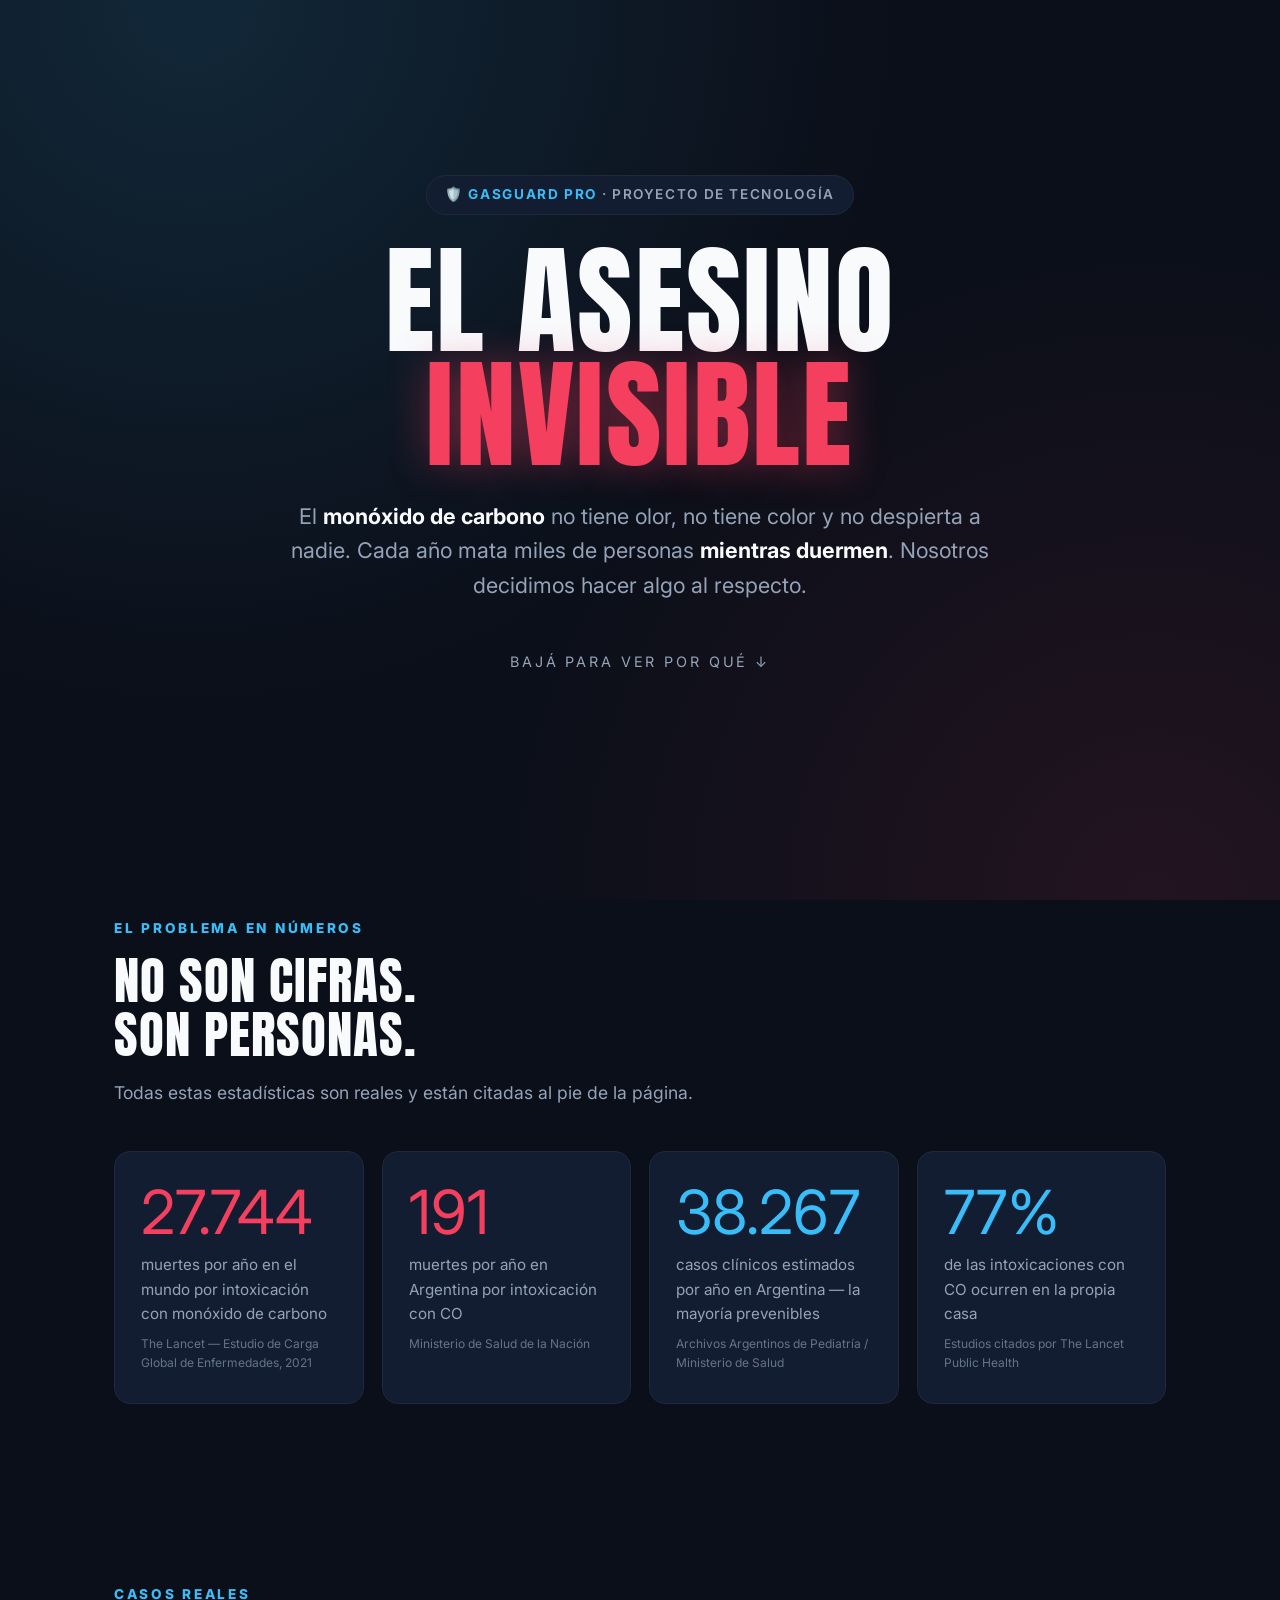
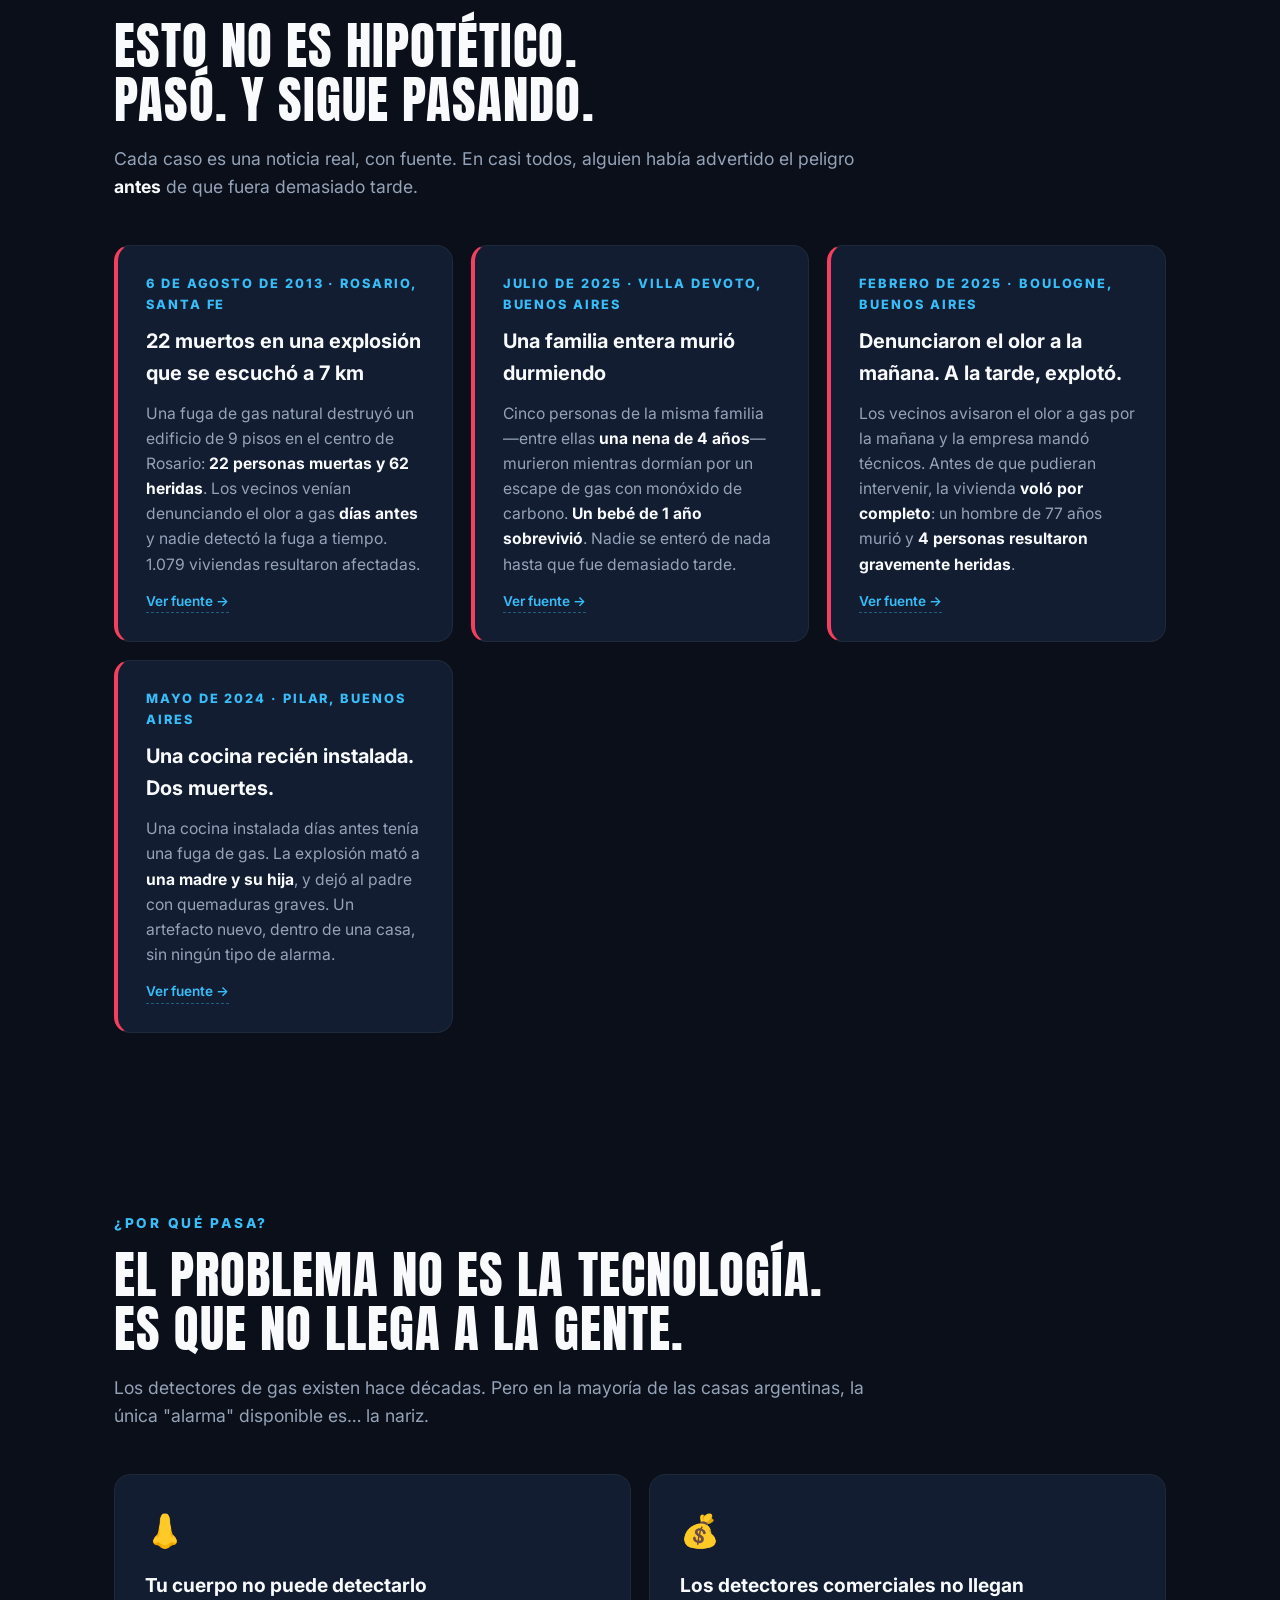
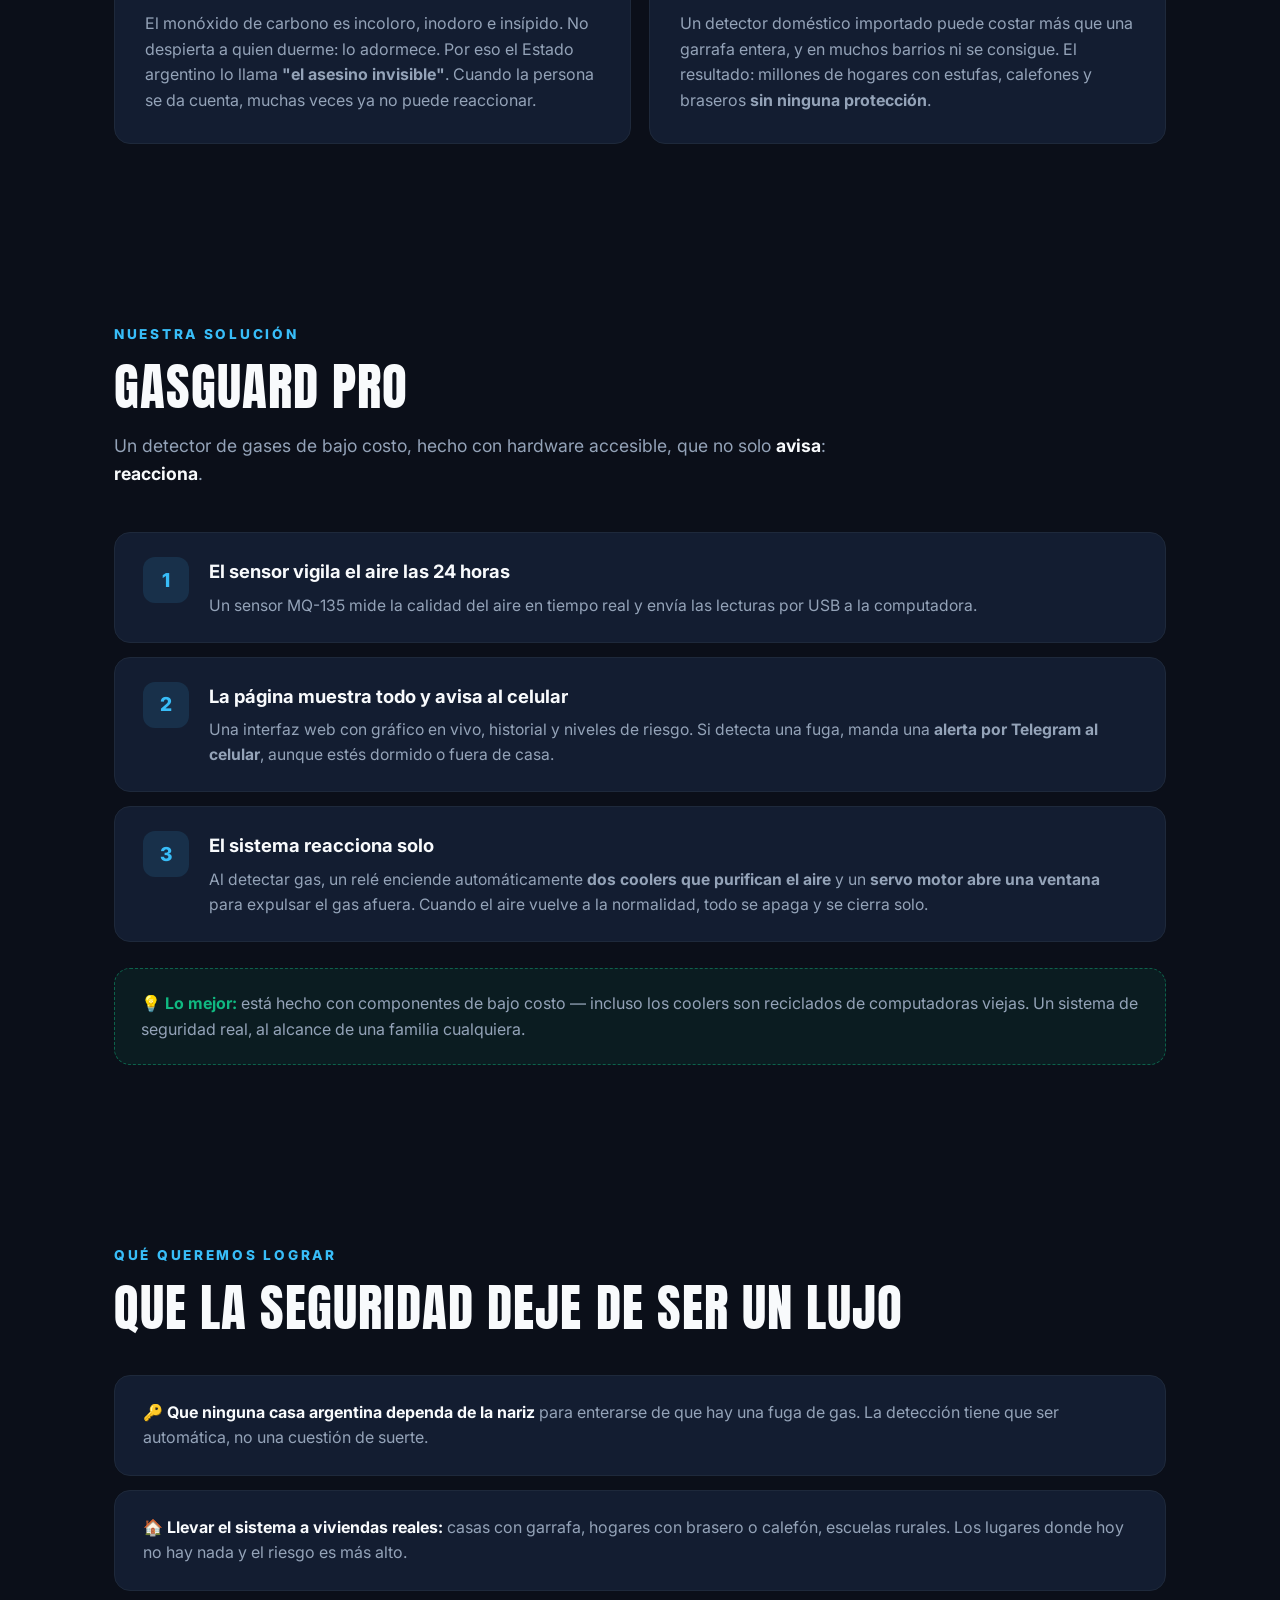
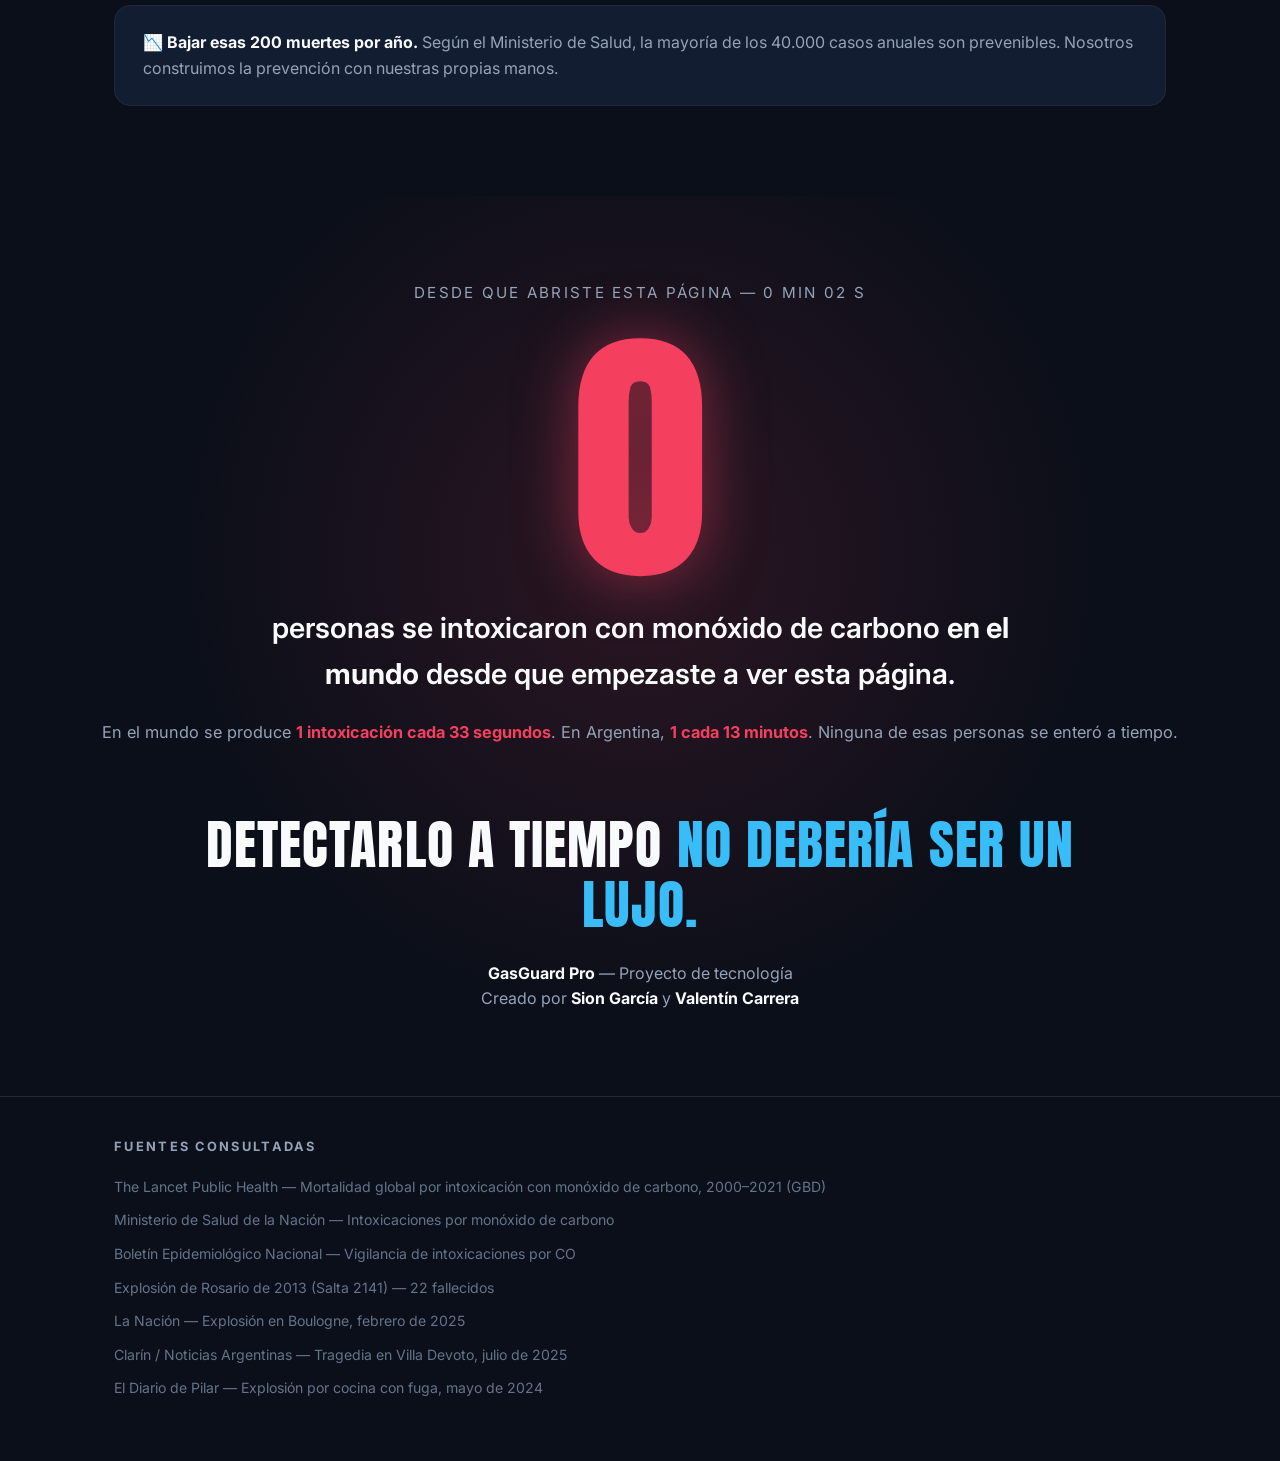
==== presentacion.html @ 3a8f8d56 "Pagina de presentacion para la expo: datos reales, casos documentados y contador en vivo" ====
<!DOCTYPE html>
<html lang="es">
<head>
<meta charset="UTF-8">
<meta name="viewport" content="width=device-width, initial-scale=1.0">
<title>GasGuard Pro — El asesino invisible</title>
<meta name="description" content="GasGuard Pro: proyecto escolar de detección de fugas de gas y monóxido de carbono. Datos reales, casos reales y una solución al alcance de todos.">
<link rel="preconnect" href="https://fonts.googleapis.com">
<link rel="preconnect" href="https://fonts.gstatic.com" crossorigin>
<link href="https://fonts.googleapis.com/css2?family=Anton&family=Inter:wght@400;600;800&display=swap" rel="stylesheet">
<style>
:root {
    --bg-main: #0b0f19;
    --card-bg: #131d31;
    --text-primary: #f8fafc;
    --text-secondary: #94a3b8;
    --safe: #10b981;
    --danger: #f43f5e;
    --accent: #38bdf8;
    --border-color: #1e293b;
}
* { box-sizing: border-box; margin: 0; padding: 0; }

html { scroll-behavior: smooth; }

body {
    font-family: 'Inter', system-ui, -apple-system, sans-serif;
    background-color: var(--bg-main);
    background-image:
        radial-gradient(circle at 15% 0%, rgba(56, 189, 248, 0.14), transparent 50%),
        radial-gradient(circle at 90% 100%, rgba(244, 63, 94, 0.10), transparent 45%);
    background-attachment: fixed;
    color: var(--text-primary);
    line-height: 1.6;
    overflow-x: hidden;
}

.display { font-family: 'Anton', 'Inter', sans-serif; font-weight: 400; letter-spacing: 0.02em; }

.wrap { max-width: 1100px; margin: 0 auto; padding: 0 24px; }

/* ===== Hero ===== */
.hero {
    min-height: 92vh;
    display: flex;
    flex-direction: column;
    justify-content: center;
    align-items: center;
    text-align: center;
    padding: 60px 24px 40px;
    position: relative;
}
.badge {
    display: inline-block;
    border: 1px solid var(--border-color);
    background: var(--card-bg);
    color: var(--text-secondary);
    font-size: 0.85rem;
    font-weight: 600;
    letter-spacing: 0.12em;
    text-transform: uppercase;
    padding: 8px 18px;
    border-radius: 999px;
    margin-bottom: 28px;
}
.badge b { color: var(--accent); }
.hero h1 {
    font-size: clamp(3rem, 10vw, 7.5rem);
    line-height: 0.95;
    text-transform: uppercase;
    color: var(--text-primary);
}
.hero h1 span {
    color: var(--danger);
    text-shadow: 0 0 40px rgba(244, 63, 94, 0.45);
}
.hero .sub {
    max-width: 720px;
    margin: 28px auto 0;
    font-size: clamp(1.05rem, 2.2vw, 1.35rem);
    color: var(--text-secondary);
}
.hero .sub strong { color: var(--text-primary); }
.scroll-hint {
    margin-top: 48px;
    color: var(--text-secondary);
    font-size: 0.9rem;
    letter-spacing: 0.2em;
    text-transform: uppercase;
    animation: flotar 2.2s ease-in-out infinite;
}
@keyframes flotar { 0%,100% { transform: translateY(0);} 50% { transform: translateY(8px);} }

/* ===== Secciones ===== */
section { padding: 90px 0; }
.kicker {
    color: var(--accent);
    font-weight: 800;
    font-size: 0.85rem;
    letter-spacing: 0.2em;
    text-transform: uppercase;
    margin-bottom: 14px;
}
h2 {
    font-size: clamp(2rem, 5vw, 3.2rem);
    line-height: 1.05;
    text-transform: uppercase;
    margin-bottom: 18px;
}
.lead { color: var(--text-secondary); max-width: 760px; font-size: 1.1rem; }
.lead strong { color: var(--text-primary); }

/* ===== Números ===== */
.grid-stats {
    display: grid;
    grid-template-columns: repeat(auto-fit, minmax(220px, 1fr));
    gap: 18px;
    margin-top: 44px;
}
.stat {
    background: var(--card-bg);
    border: 1px solid var(--border-color);
    border-radius: 16px;
    padding: 30px 26px;
}
.stat .num {
    font-size: clamp(2.6rem, 5.5vw, 3.8rem);
    line-height: 1;
    color: var(--danger);
}
.stat .num.azul { color: var(--accent); }
.stat .lbl { margin-top: 10px; color: var(--text-secondary); font-size: 0.95rem; }
.stat .fuente { margin-top: 8px; font-size: 0.75rem; color: #64748b; }

/* ===== Casos reales ===== */
.grid-casos {
    display: grid;
    grid-template-columns: repeat(auto-fit, minmax(300px, 1fr));
    gap: 18px;
    margin-top: 44px;
}
.caso {
    background: var(--card-bg);
    border: 1px solid var(--border-color);
    border-left: 4px solid var(--danger);
    border-radius: 16px;
    padding: 28px;
}
.caso .fecha {
    color: var(--accent);
    font-weight: 800;
    font-size: 0.8rem;
    letter-spacing: 0.15em;
    text-transform: uppercase;
}
.caso h3 { margin: 10px 0 12px; font-size: 1.25rem; }
.caso p { color: var(--text-secondary); font-size: 0.98rem; }
.caso p b { color: var(--text-primary); }
.caso .link {
    display: inline-block;
    margin-top: 14px;
    color: var(--accent);
    font-size: 0.85rem;
    font-weight: 600;
    text-decoration: none;
    border-bottom: 1px dashed rgba(56, 189, 248, 0.4);
}
.caso .link:hover { color: #7dd3fc; }

/* ===== Por qué pasa ===== */
.dos-col {
    display: grid;
    grid-template-columns: 1fr 1fr;
    gap: 18px;
    margin-top: 44px;
}
@media (max-width: 800px) { .dos-col { grid-template-columns: 1fr; } }
.tarjeta {
    background: var(--card-bg);
    border: 1px solid var(--border-color);
    border-radius: 16px;
    padding: 30px;
}
.tarjeta h3 { margin-bottom: 10px; font-size: 1.2rem; }
.tarjeta p { color: var(--text-secondary); }
.tarjeta .icono { font-size: 2rem; display: block; margin-bottom: 14px; }

/* ===== Solución / pasos ===== */
.pasos { margin-top: 44px; display: grid; gap: 14px; }
.paso {
    display: flex;
    gap: 20px;
    align-items: flex-start;
    background: var(--card-bg);
    border: 1px solid var(--border-color);
    border-radius: 16px;
    padding: 24px 28px;
}
.paso .n {
    flex: 0 0 auto;
    width: 46px; height: 46px;
    border-radius: 12px;
    background: rgba(56, 189, 248, 0.12);
    color: var(--accent);
    font-weight: 800;
    font-size: 1.2rem;
    display: flex;
    align-items: center;
    justify-content: center;
}
.paso h3 { font-size: 1.15rem; margin-bottom: 6px; }
.paso p { color: var(--text-secondary); font-size: 0.98rem; }
.nota-coste {
    margin-top: 26px;
    border: 1px dashed rgba(16, 185, 129, 0.45);
    background: rgba(16, 185, 129, 0.08);
    border-radius: 16px;
    padding: 22px 26px;
    color: var(--text-secondary);
}
.nota-coste b { color: var(--safe); }

/* ===== Visión ===== */
.vision-lista { margin-top: 40px; display: grid; gap: 14px; }
.vision-item {
    background: var(--card-bg);
    border: 1px solid var(--border-color);
    border-radius: 16px;
    padding: 24px 28px;
    color: var(--text-secondary);
}
.vision-item b { color: var(--text-primary); }

/* ===== CONTADOR EN VIVO (final) ===== */
.contador-final {
    min-height: 100vh;
    display: flex;
    flex-direction: column;
    justify-content: center;
    align-items: center;
    text-align: center;
    padding: 80px 24px;
    position: relative;
    background:
        radial-gradient(circle at 50% 40%, rgba(244, 63, 94, 0.14), transparent 55%);
}
.contador-final .tiempo {
    color: var(--text-secondary);
    font-size: 0.95rem;
    letter-spacing: 0.15em;
    text-transform: uppercase;
}
.contador-final .cifra {
    font-family: 'Anton', 'Inter', sans-serif;
    font-size: clamp(6rem, 22vw, 17rem);
    line-height: 1;
    color: var(--danger);
    text-shadow: 0 0 60px rgba(244, 63, 94, 0.5);
    margin: 18px 0 10px;
    font-variant-numeric: tabular-nums;
}
.contador-final .cifra.pulso { animation: pulso 0.6s ease-out; }
@keyframes pulso {
    0% { transform: scale(1.06); text-shadow: 0 0 90px rgba(244, 63, 94, 0.9); }
    100% { transform: scale(1); text-shadow: 0 0 60px rgba(244, 63, 94, 0.5); }
}
.contador-final .que {
    font-size: clamp(1.2rem, 3vw, 1.8rem);
    max-width: 820px;
    color: var(--text-primary);
    font-weight: 600;
}
.contador-final .ritmo {
    margin-top: 22px;
    color: var(--text-secondary);
    font-size: 1.02rem;
}
.contador-final .ritmo b { color: var(--danger); }
.cierre {
    margin-top: 70px;
    max-width: 900px;
}
.cierre .frase {
    font-family: 'Anton', 'Inter', sans-serif;
    font-size: clamp(1.8rem, 5vw, 3.4rem);
    line-height: 1.1;
    text-transform: uppercase;
}
.cierre .frase span { color: var(--accent); }
.cierre .autores {
    margin-top: 26px;
    color: var(--text-secondary);
    font-size: 1rem;
}
.cierre .autores b { color: var(--text-primary); }

/* ===== Fuentes ===== */
footer {
    border-top: 1px solid var(--border-color);
    padding: 40px 0 60px;
}
footer h4 {
    color: var(--text-secondary);
    font-size: 0.8rem;
    letter-spacing: 0.18em;
    text-transform: uppercase;
    margin-bottom: 16px;
}
footer ul { list-style: none; display: grid; gap: 8px; }
footer a {
    color: #64748b;
    font-size: 0.88rem;
    text-decoration: none;
}
footer a:hover { color: var(--accent); }

/* ===== Reveal al scrollear ===== */
.reveal {
    opacity: 0;
    transform: translateY(26px);
    transition: opacity 0.7s ease, transform 0.7s ease;
}
.reveal.visible { opacity: 1; transform: none; }

@media (prefers-reduced-motion: reduce) {
    .reveal { transition: none; opacity: 1; transform: none; }
    .scroll-hint { animation: none; }
}
</style>
</head>
<body>

<!-- ================= HERO ================= -->
<header class="hero">
    <div class="badge">🛡️ <b>GasGuard Pro</b> · Proyecto de tecnología</div>
    <h1 class="display">El asesino<br><span>invisible</span></h1>
    <p class="sub">
        El <strong>monóxido de carbono</strong> no tiene olor, no tiene color y no despierta a nadie.
        Cada año mata miles de personas <strong>mientras duermen</strong>.
        Nosotros decidimos hacer algo al respecto.
    </p>
    <div class="scroll-hint">Bajá para ver por qué ↓</div>
</header>

<!-- ================= NÚMEROS ================= -->
<section>
    <div class="wrap">
        <div class="kicker reveal">El problema en números</div>
        <h2 class="display reveal">No son cifras.<br>Son personas.</h2>
        <p class="lead reveal">Todas estas estadísticas son reales y están citadas al pie de la página.</p>

        <div class="grid-stats">
            <div class="stat reveal">
                <div class="num" data-contar="29000">0</div>
                <div class="lbl">muertes por año en el mundo por intoxicación con monóxido de carbono</div>
                <div class="fuente">The Lancet — Estudio de Carga Global de Enfermedades, 2021</div>
            </div>
            <div class="stat reveal">
                <div class="num" data-contar="200">0</div>
                <div class="lbl">muertes por año en Argentina por intoxicación con CO</div>
                <div class="fuente">Ministerio de Salud de la Nación</div>
            </div>
            <div class="stat reveal">
                <div class="num azul" data-contar="40000">0</div>
                <div class="lbl">casos clínicos estimados por año en Argentina — la mayoría prevenibles</div>
                <div class="fuente">Archivos Argentinos de Pediatría / Ministerio de Salud</div>
            </div>
            <div class="stat reveal">
                <div class="num azul" data-contar="80" data-sufijo="%">0</div>
                <div class="lbl">de las intoxicaciones con CO ocurren en la propia casa</div>
                <div class="fuente">Estudios citados por The Lancet Public Health</div>
            </div>
        </div>
    </div>
</section>

<!-- ================= CASOS REALES ================= -->
<section>
    <div class="wrap">
        <div class="kicker reveal">Casos reales</div>
        <h2 class="display reveal">Esto no es hipotético.<br>Pasó. Y sigue pasando.</h2>
        <p class="lead reveal">Cada caso es una noticia real, con fuente. En casi todos, alguien había advertido el peligro <strong>antes</strong> de que fuera demasiado tarde.</p>

        <div class="grid-casos">
            <article class="caso reveal">
                <div class="fecha">6 de agosto de 2013 · Rosario, Santa Fe</div>
                <h3>22 muertos en una explosión que se escuchó a 7 km</h3>
                <p>Una fuga de gas natural destruyó un edificio de 9 pisos en el centro de Rosario: <b>22 personas muertas y 62 heridas</b>. Los vecinos venían denunciando el olor a gas <b>días antes</b> y nadie detectó la fuga a tiempo. 1.079 viviendas resultaron afectadas.</p>
                <a class="link" href="https://es.wikipedia.org/wiki/Explosi%C3%B3n_de_Rosario_de_2013" target="_blank" rel="noopener">Ver fuente →</a>
            </article>

            <article class="caso reveal">
                <div class="fecha">Julio de 2025 · Villa Devoto, Buenos Aires</div>
                <h3>Una familia entera murió durmiendo</h3>
                <p>Cinco personas de la misma familia —entre ellas <b>una nena de 4 años</b>— murieron mientras dormían por un escape de gas con monóxido de carbono. <b>Un bebé de 1 año sobrevivió</b>. Nadie se enteró de nada hasta que fue demasiado tarde.</p>
                <a class="link" href="http://www.diariolaopinion.com.ar/policiales/terrible-tragedia-en-villa-devoto-cinco-personas-de-una-misma-familia-murieron-por-un-escape-de-gas.htm" target="_blank" rel="noopener">Ver fuente →</a>
            </article>

            <article class="caso reveal">
                <div class="fecha">Febrero de 2025 · Boulogne, Buenos Aires</div>
                <h3>Denunciaron el olor a la mañana. A la tarde, explotó.</h3>
                <p>Los vecinos avisaron el olor a gas por la mañana y la empresa mandó técnicos. Antes de que pudieran intervenir, la vivienda <b>voló por completo</b>: un hombre de 77 años murió y <b>4 personas resultaron gravemente heridas</b>.</p>
                <a class="link" href="https://www.lanacion.com.ar/seguridad/fuga-de-gas-explosion-y-muerte-un-adulto-mayor-fallecio-y-tres-personas-resultaron-gravemente-nid23022025/" target="_blank" rel="noopener">Ver fuente →</a>
            </article>

            <article class="caso reveal">
                <div class="fecha">Mayo de 2024 · Pilar, Buenos Aires</div>
                <h3>Una cocina recién instalada. Dos muertes.</h3>
                <p>Una cocina instalada días antes tenía una fuga de gas. La explosión mató a <b>una madre y su hija</b>, y dejó al padre con quemaduras graves. Un artefacto nuevo, dentro de una casa, sin ningún tipo de alarma.</p>
                <a class="link" href="https://www.pilaradiario.com/policiales/les-instalaron-una-cocina-y-exploto-madre-e-hija-murieron-y-el-padre-esta-grave-n5453613" target="_blank" rel="noopener">Ver fuente →</a>
            </article>
        </div>
    </div>
</section>

<!-- ================= POR QUÉ PASA ================= -->
<section>
    <div class="wrap">
        <div class="kicker reveal">¿Por qué pasa?</div>
        <h2 class="display reveal">El problema no es la tecnología.<br>Es que no llega a la gente.</h2>
        <p class="lead reveal">Los detectores de gas existen hace décadas. Pero en la mayoría de las casas argentinas, la única "alarma" disponible es… la nariz.</p>

        <div class="dos-col">
            <div class="tarjeta reveal">
                <span class="icono">👃</span>
                <h3>Tu cuerpo no puede detectarlo</h3>
                <p>El monóxido de carbono es incoloro, inodoro e insípido. No despierta a quien duerme: lo adormece. Por eso el Estado argentino lo llama <b>"el asesino invisible"</b>. Cuando la persona se da cuenta, muchas veces ya no puede reaccionar.</p>
            </div>
            <div class="tarjeta reveal">
                <span class="icono">💰</span>
                <h3>Los detectores comerciales no llegan</h3>
                <p>Un detector doméstico importado puede costar más que una garrafa entera, y en muchos barrios ni se consigue. El resultado: millones de hogares con estufas, calefones y braseros <b>sin ninguna protección</b>.</p>
            </div>
        </div>
    </div>
</section>

<!-- ================= LA SOLUCIÓN ================= -->
<section>
    <div class="wrap">
        <div class="kicker reveal">Nuestra solución</div>
        <h2 class="display reveal">GasGuard Pro</h2>
        <p class="lead reveal">Un detector de gases de bajo costo, hecho con hardware accesible, que no solo <strong>avisa</strong>: <strong>reacciona</strong>.</p>

        <div class="pasos">
            <div class="paso reveal">
                <div class="n">1</div>
                <div>
                    <h3>El sensor vigila el aire las 24 horas</h3>
                    <p>Un sensor MQ-135 mide la calidad del aire en tiempo real y envía las lecturas por USB a la computadora.</p>
                </div>
            </div>
            <div class="paso reveal">
                <div class="n">2</div>
                <div>
                    <h3>La página muestra todo y avisa al celular</h3>
                    <p>Una interfaz web con gráfico en vivo, historial y niveles de riesgo. Si detecta una fuga, manda una <b>alerta por Telegram al celular</b>, aunque estés dormido o fuera de casa.</p>
                </div>
            </div>
            <div class="paso reveal">
                <div class="n">3</div>
                <div>
                    <h3>El sistema reacciona solo</h3>
                    <p>Al detectar gas, un relé enciende automáticamente <b>dos coolers que purifican el aire</b> y un <b>servo motor abre una ventana</b> para expulsar el gas afuera. Cuando el aire vuelve a la normalidad, todo se apaga y se cierra solo.</p>
                </div>
            </div>
        </div>

        <div class="nota-coste reveal">
            💡 <b>Lo mejor:</b> está hecho con componentes de bajo costo — incluso los coolers son reciclados de computadoras viejas. Un sistema de seguridad real, al alcance de una familia cualquiera.
        </div>
    </div>
</section>

<!-- ================= QUEREMOS LOGRAR ================= -->
<section>
    <div class="wrap">
        <div class="kicker reveal">Qué queremos lograr</div>
        <h2 class="display reveal">Que la seguridad deje de ser un lujo</h2>
        <div class="vision-lista">
            <div class="vision-item reveal">
                🔑 <b>Que ninguna casa argentina dependa de la nariz</b> para enterarse de que hay una fuga de gas. La detección tiene que ser automática, no una cuestión de suerte.
            </div>
            <div class="vision-item reveal">
                🏠 <b>Llevar el sistema a viviendas reales:</b> casas con garrafa, hogares con brasero o calefón, escuelas rurales. Los lugares donde hoy no hay nada y el riesgo es más alto.
            </div>
            <div class="vision-item reveal">
                📉 <b>Bajar esas 200 muertes por año.</b> Según el Ministerio de Salud, la mayoría de los 40.000 casos anuales son prevenibles. Nosotros construimos la prevención con nuestras propias manos.
            </div>
        </div>
    </div>
</section>

<!-- ================= CONTADOR EN VIVO ================= -->
<section class="contador-final" id="final">
    <div class="tiempo" id="tiempo-transcurrido">Desde que abriste esta página</div>
    <div class="cifra" id="cifra-contador">0</div>
    <p class="que">
        personas se intoxicaron con monóxido de carbono <b>en el mundo</b>
        desde que empezaste a ver esta página.
    </p>
    <p class="ritmo">
        En el mundo se produce <b>1 intoxicación cada 33 segundos</b>.
        En Argentina, <b>1 cada 13 minutos</b>.
        Ninguna de esas personas se enteró a tiempo.
    </p>

    <div class="cierre">
        <div class="frase display">Detectarlo a tiempo <span>no debería ser un lujo.</span></div>
        <p class="autores">
            <b>GasGuard Pro</b> — Proyecto de tecnología<br>
            Creado por <b>Sion García</b> y <b>Valentín Carrera</b>
        </p>
    </div>
</section>

<!-- ================= FUENTES ================= -->
<footer>
    <div class="wrap">
        <h4>Fuentes consultadas</h4>
        <ul>
            <li><a href="https://www.thelancet.com/journals/lanpub/article/PIIS2468-2667(23)00185-8/fulltext" target="_blank" rel="noopener">The Lancet Public Health — Mortalidad global por intoxicación con monóxido de carbono, 2000–2021 (GBD)</a></li>
            <li><a href="https://www.argentina.gob.ar/salud/socioambiental/recomendaciones/monoxidodecarbono" target="_blank" rel="noopener">Ministerio de Salud de la Nación — Intoxicaciones por monóxido de carbono</a></li>
            <li><a href="https://www.argentina.gob.ar/noticias/actualizacion-del-boletin-epidemiologico-nacional-de-la-semana-ndeg-28" target="_blank" rel="noopener">Boletín Epidemiológico Nacional — Vigilancia de intoxicaciones por CO</a></li>
            <li><a href="https://es.wikipedia.org/wiki/Explosi%C3%B3n_de_Rosario_de_2013" target="_blank" rel="noopener">Explosión de Rosario de 2013 (Salta 2141) — 22 fallecidos</a></li>
            <li><a href="https://www.lanacion.com.ar/seguridad/fuga-de-gas-explosion-y-muerte-un-adulto-mayor-fallecio-y-tres-personas-resultaron-gravemente-nid23022025/" target="_blank" rel="noopener">La Nación — Explosión en Boulogne, febrero de 2025</a></li>
            <li><a href="http://www.diariolaopinion.com.ar/policiales/terrible-tragedia-en-villa-devoto-cinco-personas-de-una-misma-familia-murieron-por-un-escape-de-gas.htm" target="_blank" rel="noopener">Clarín / Noticias Argentinas — Tragedia en Villa Devoto, julio de 2025</a></li>
            <li><a href="https://www.pilaradiario.com/policiales/les-instalaron-una-cocina-y-exploto-madre-e-hija-murieron-y-el-padre-esta-grave-n5453613" target="_blank" rel="noopener">El Diario de Pilar — Explosión por cocina con fuga, mayo de 2024</a></li>
        </ul>
    </div>
</footer>

<script>
// ===== Reveal al scrollear =====
const observador = new IntersectionObserver(entradas => {
    entradas.forEach(e => {
        if (e.isIntersecting) {
            e.target.classList.add('visible');
            observador.unobserve(e.target);
        }
    });
}, { threshold: 0.15 });
document.querySelectorAll('.reveal').forEach(el => observador.observe(el));

// ===== Contadores animados de las estadísticas =====
function animarContador(el) {
    const destino = parseInt(el.dataset.contar, 10);
    const sufijo = el.dataset.sufijo || '';
    const duracion = 1600;
    const t0 = performance.now();
    function paso(t) {
        const progreso = Math.min((t - t0) / duracion, 1);
        const eased = 1 - Math.pow(1 - progreso, 3); // desacelera al final
        el.textContent = Math.round(destino * eased).toLocaleString('es-AR') + sufijo;
        if (progreso < 1) requestAnimationFrame(paso);
    }
    requestAnimationFrame(paso);
}
const obsStats = new IntersectionObserver(entradas => {
    entradas.forEach(e => {
        if (e.isIntersecting) {
            animarContador(e.target);
            obsStats.unobserve(e.target);
        }
    });
}, { threshold: 0.5 });
document.querySelectorAll('[data-contar]').forEach(el => obsStats.observe(el));

// ===== CONTADOR EN VIVO =====
// Fuente: Global Burden of Disease Study 2019 — ~970.000 intoxicaciones
// accidentales con CO por año en el mundo ≈ 1 caso cada 33 segundos.
const SEG_POR_CASO = 32.5;
const tInicio = Date.now();
const cifra = document.getElementById('cifra-contador');
const tiempo = document.getElementById('tiempo-transcurrido');
let ultimoValor = -1;

function actualizarContador() {
    const transcurrido = (Date.now() - tInicio) / 1000;
    const casos = Math.floor(transcurrido / SEG_POR_CASO);

    if (casos !== ultimoValor) {
        cifra.textContent = casos.toLocaleString('es-AR');
        if (ultimoValor >= 0) {
            cifra.classList.remove('pulso');
            void cifra.offsetWidth; // reinicia la animación
            cifra.classList.add('pulso');
        }
        ultimoValor = casos;
    }

    const min = Math.floor(transcurrido / 60);
    const seg = Math.floor(transcurrido % 60);
    tiempo.textContent = 'Desde que abriste esta página — ' + min + ' min ' + String(seg).padStart(2, '0') + ' s';
}
actualizarContador();
setInterval(actualizarContador, 1000);
</script>
</body>
</html>
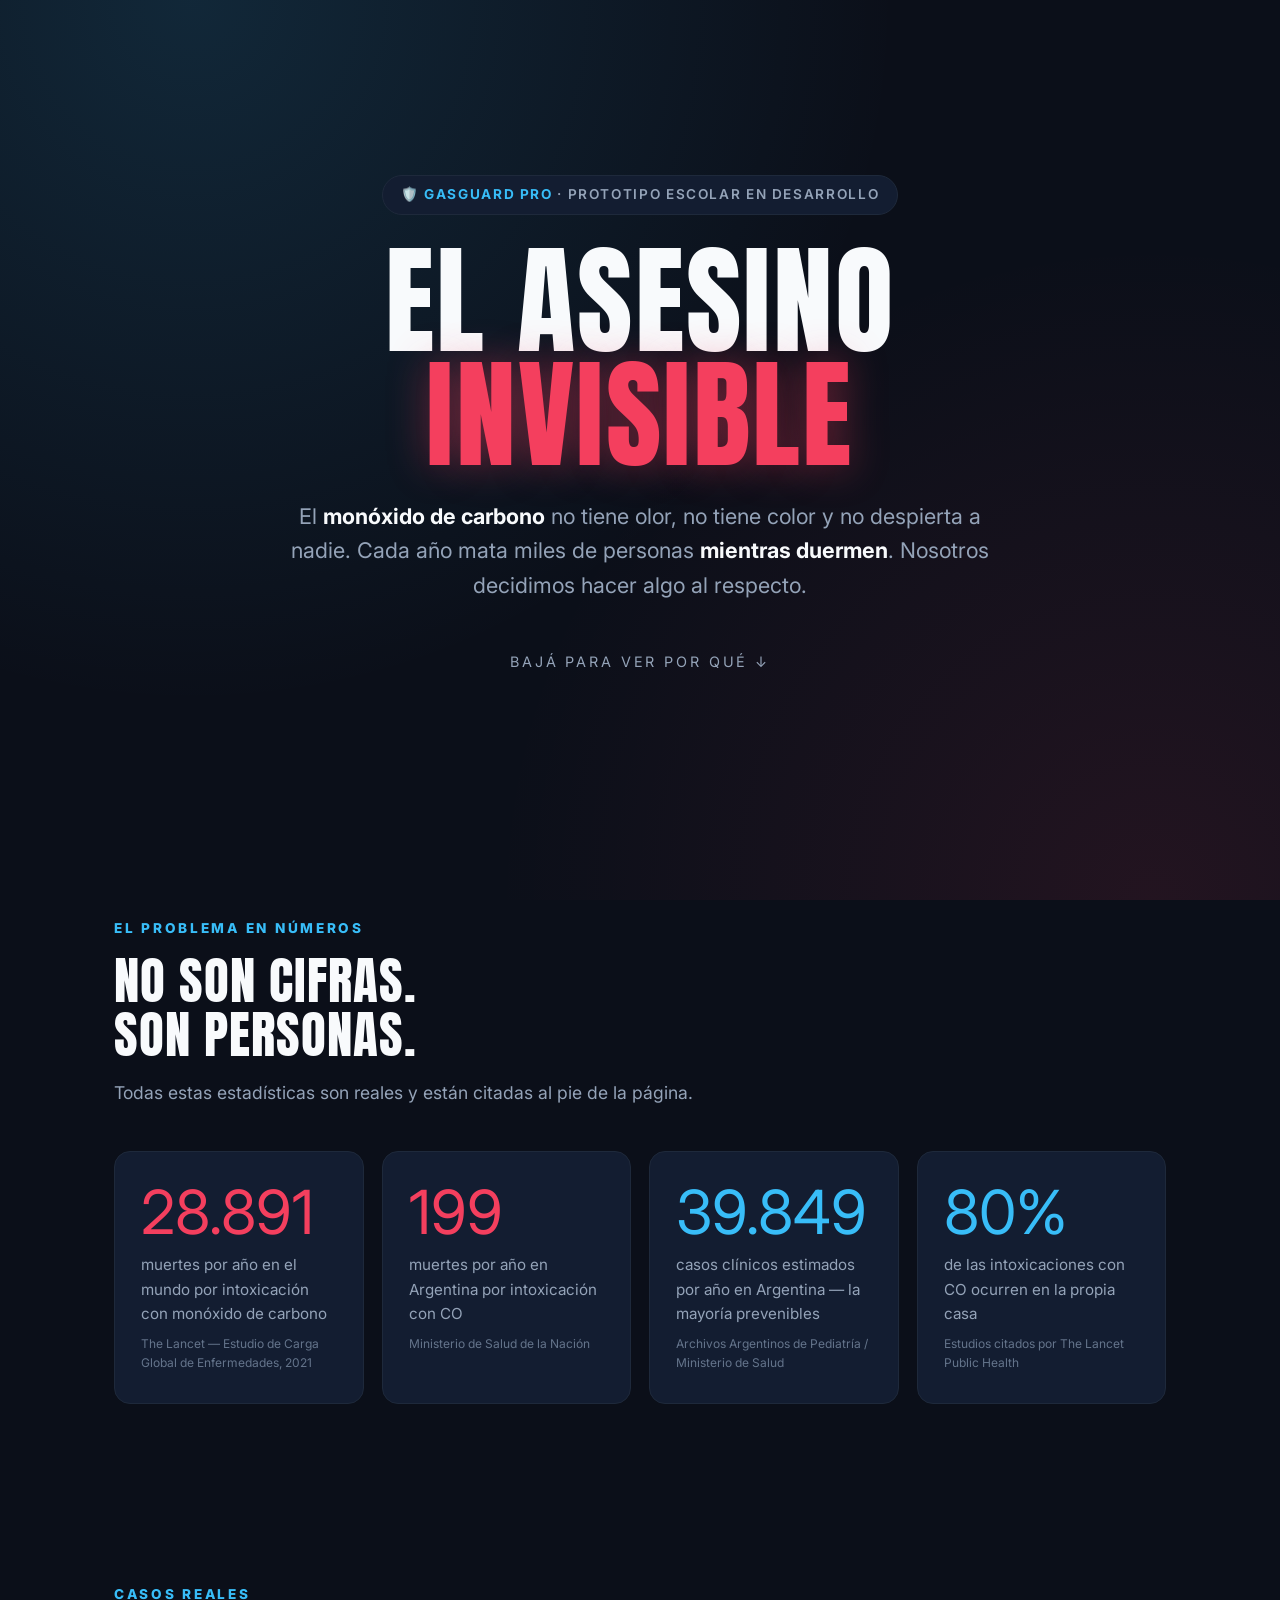
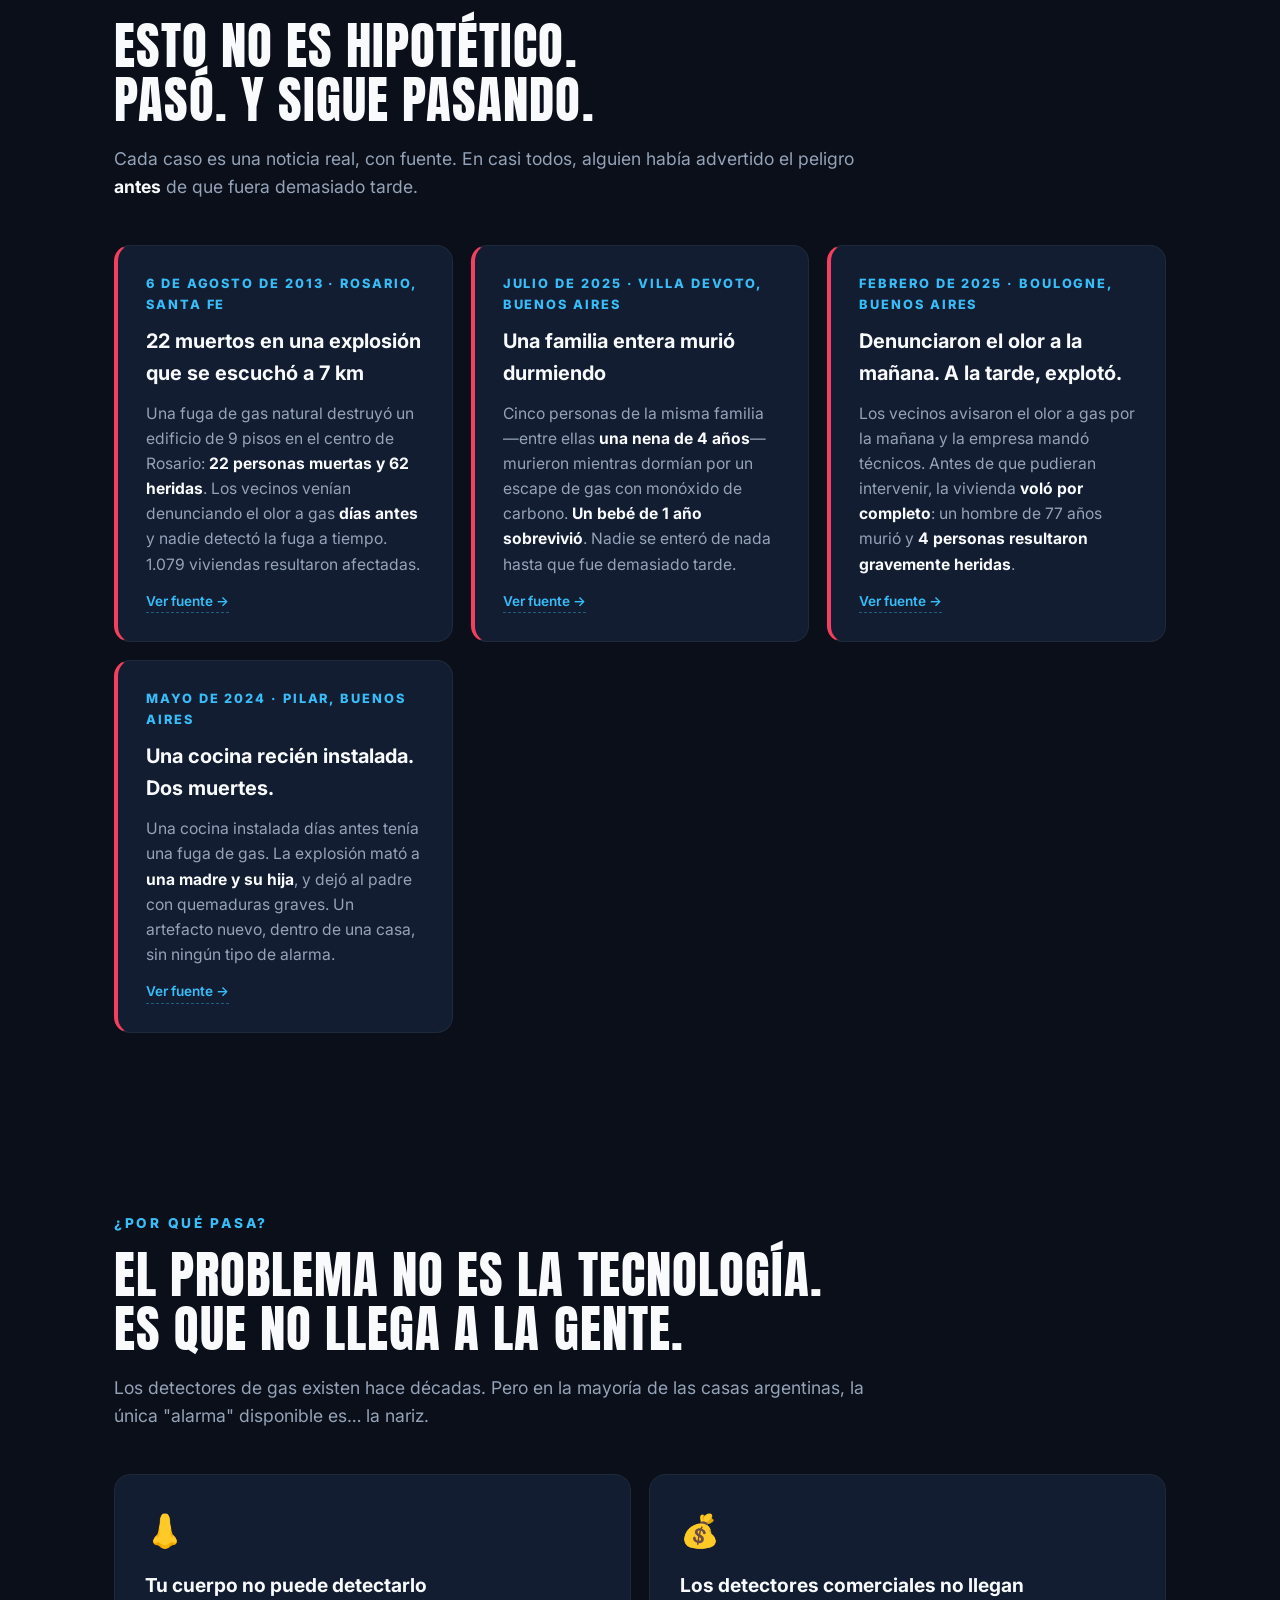
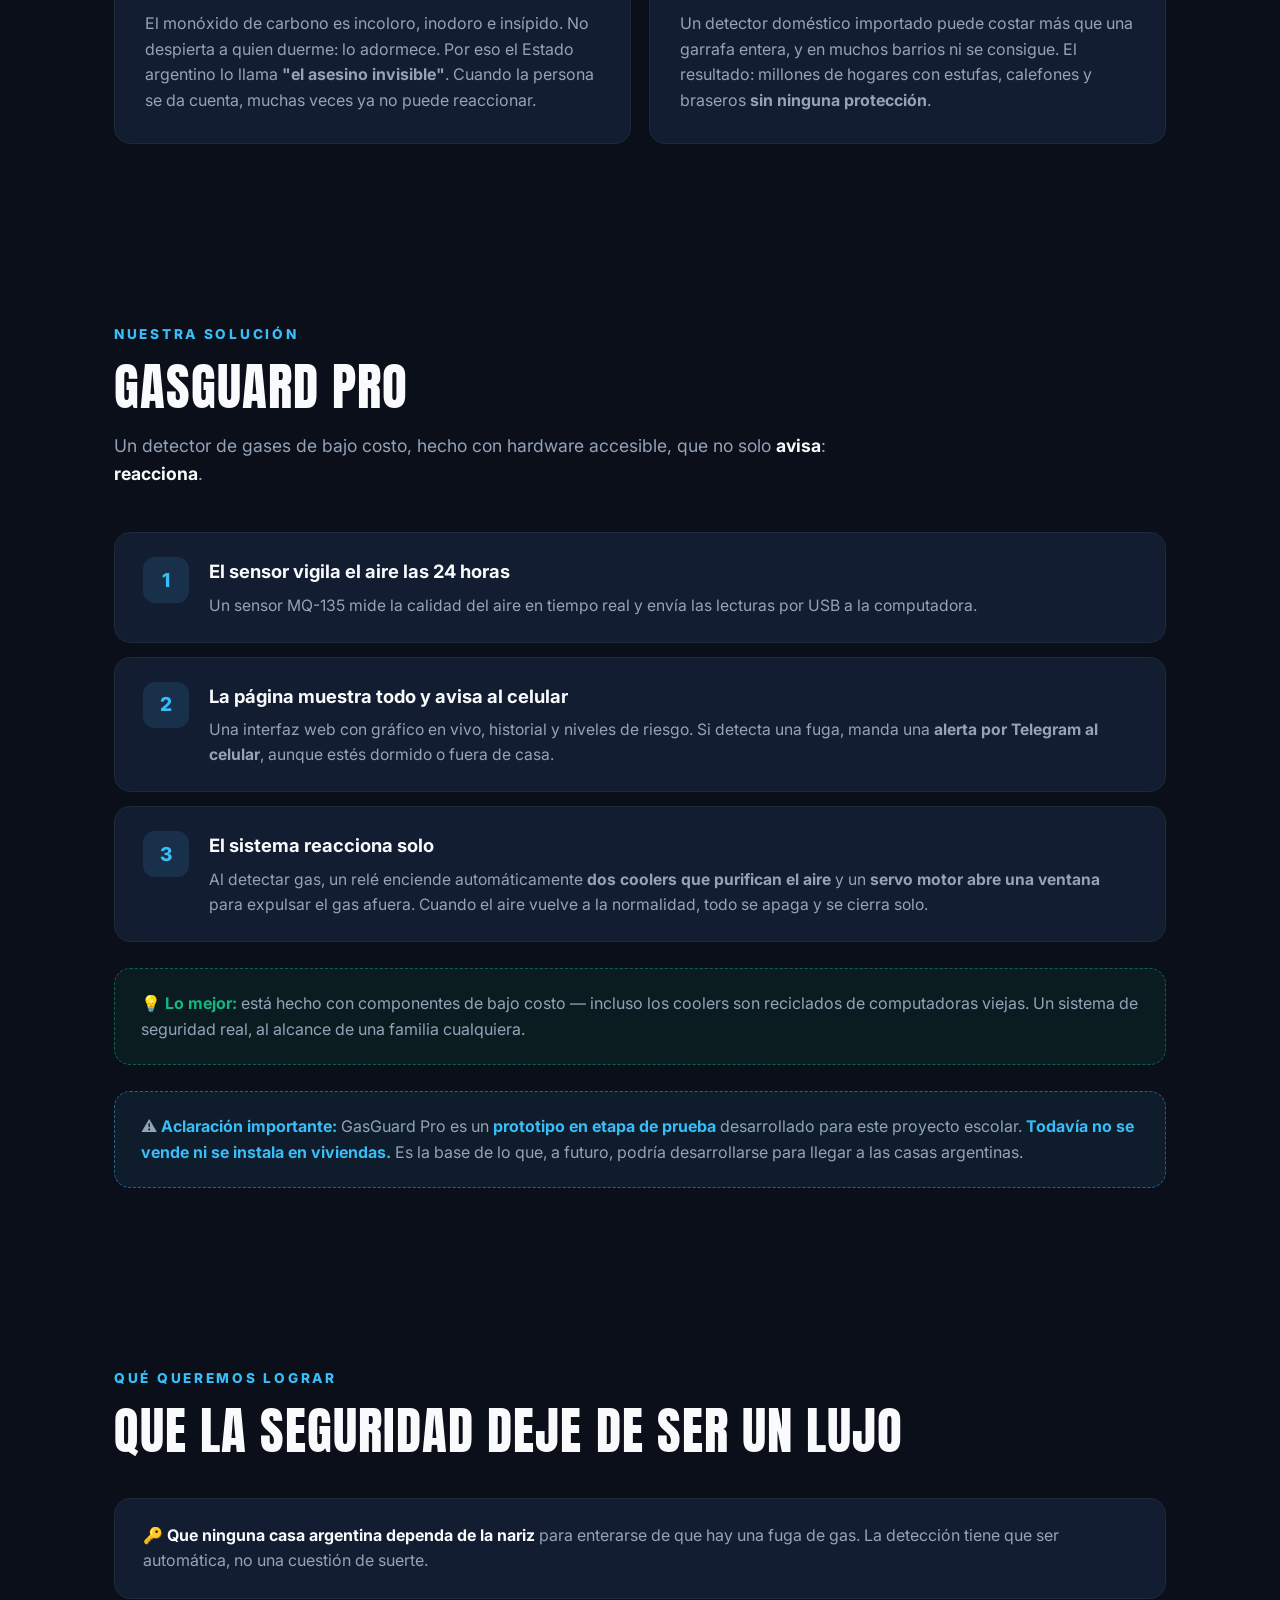
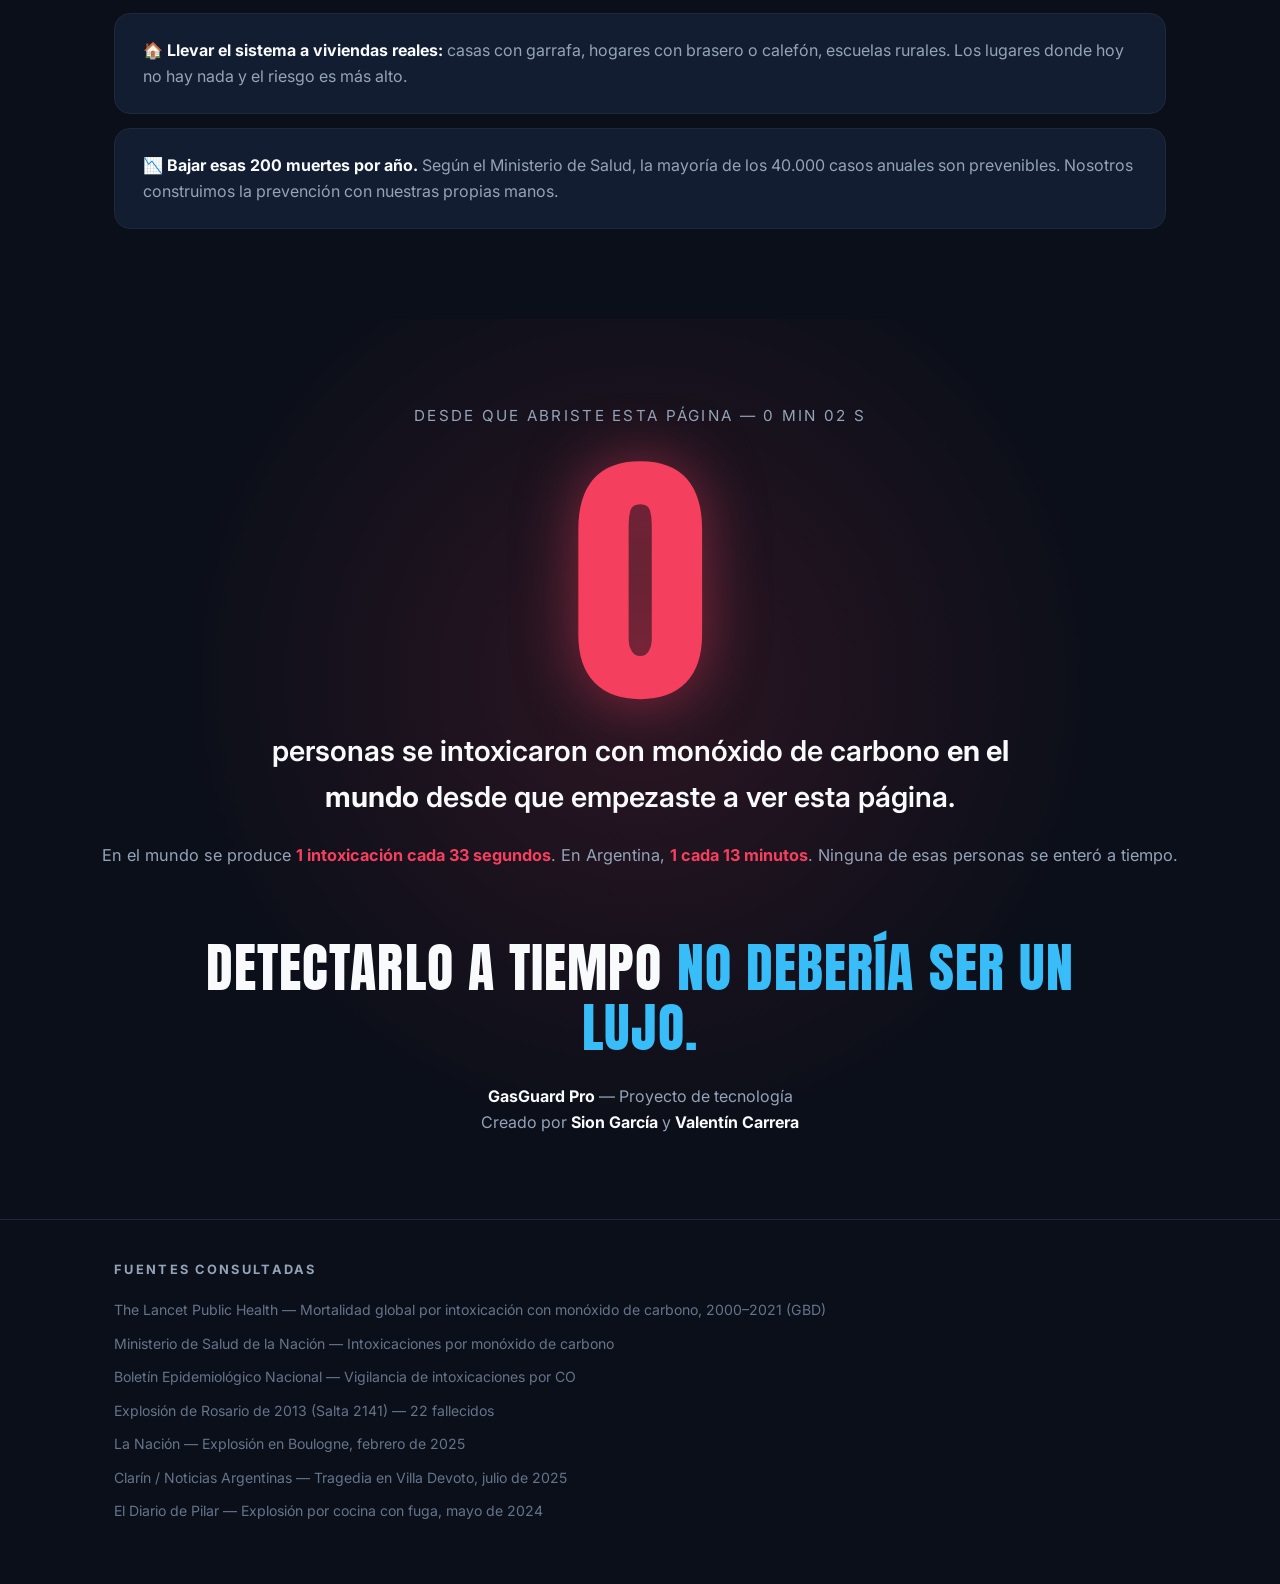
==== commit 0d1bc3dd: "Aclaracion en la presentacion: prototipo en prueba, no se vende todavia" ====
--- a/presentacion.html
+++ b/presentacion.html
@@ -332,7 +332,7 @@
 
 <!-- ================= HERO ================= -->
 <header class="hero">
-    <div class="badge">🛡️ <b>GasGuard Pro</b> · Proyecto de tecnología</div>
+    <div class="badge">🛡️ <b>GasGuard Pro</b> · Prototipo escolar en desarrollo</div>
     <h1 class="display">El asesino<br><span>invisible</span></h1>
     <p class="sub">
         El <strong>monóxido de carbono</strong> no tiene olor, no tiene color y no despierta a nadie.
@@ -468,6 +468,10 @@
 
         <div class="nota-coste reveal">
             💡 <b>Lo mejor:</b> está hecho con componentes de bajo costo — incluso los coolers son reciclados de computadoras viejas. Un sistema de seguridad real, al alcance de una familia cualquiera.
+        </div>
+
+        <div class="nota-coste reveal" style="border-color: rgba(56, 189, 248, 0.45); background: rgba(56, 189, 248, 0.08);">
+            ⚠️ <b style="color: var(--accent);">Aclaración importante:</b> GasGuard Pro es un <b style="color: var(--accent);">prototipo en etapa de prueba</b> desarrollado para este proyecto escolar. <b style="color: var(--accent);">Todavía no se vende ni se instala en viviendas.</b> Es la base de lo que, a futuro, podría desarrollarse para llegar a las casas argentinas.
         </div>
     </div>
 </section>
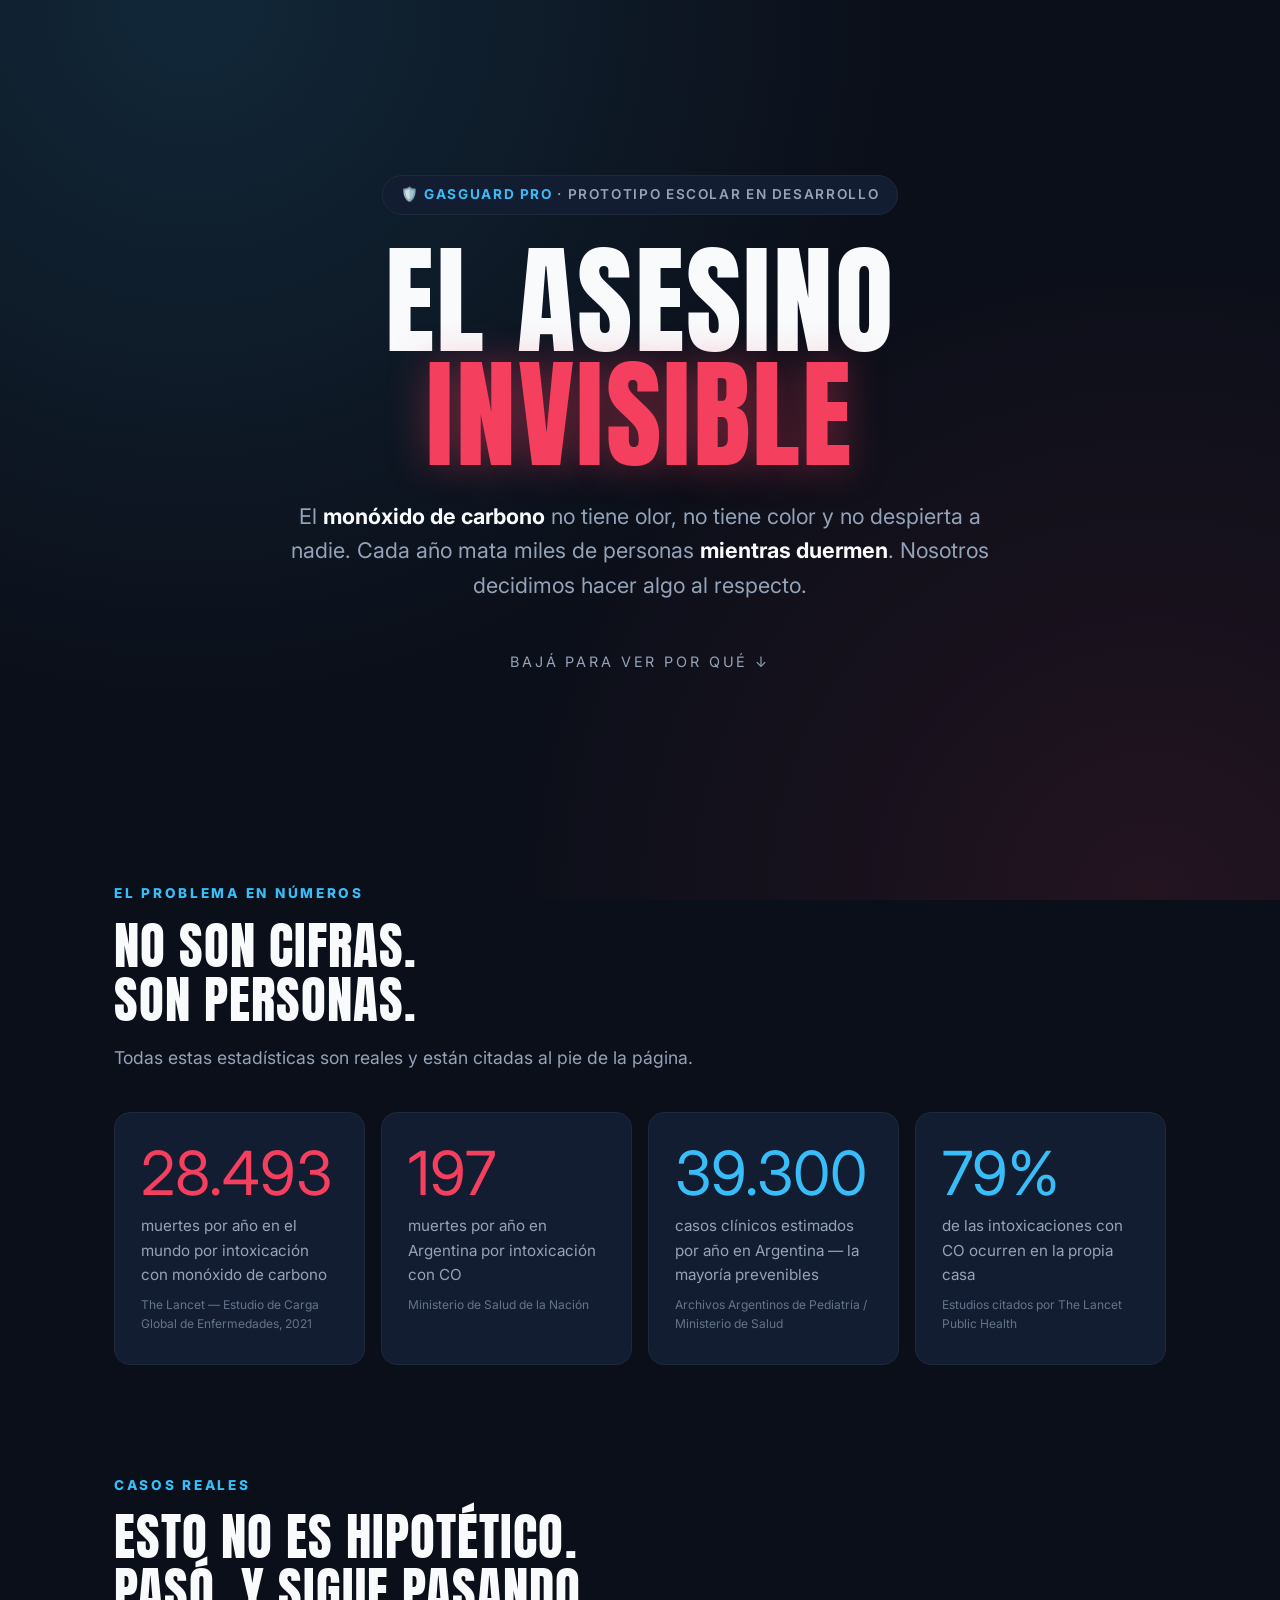
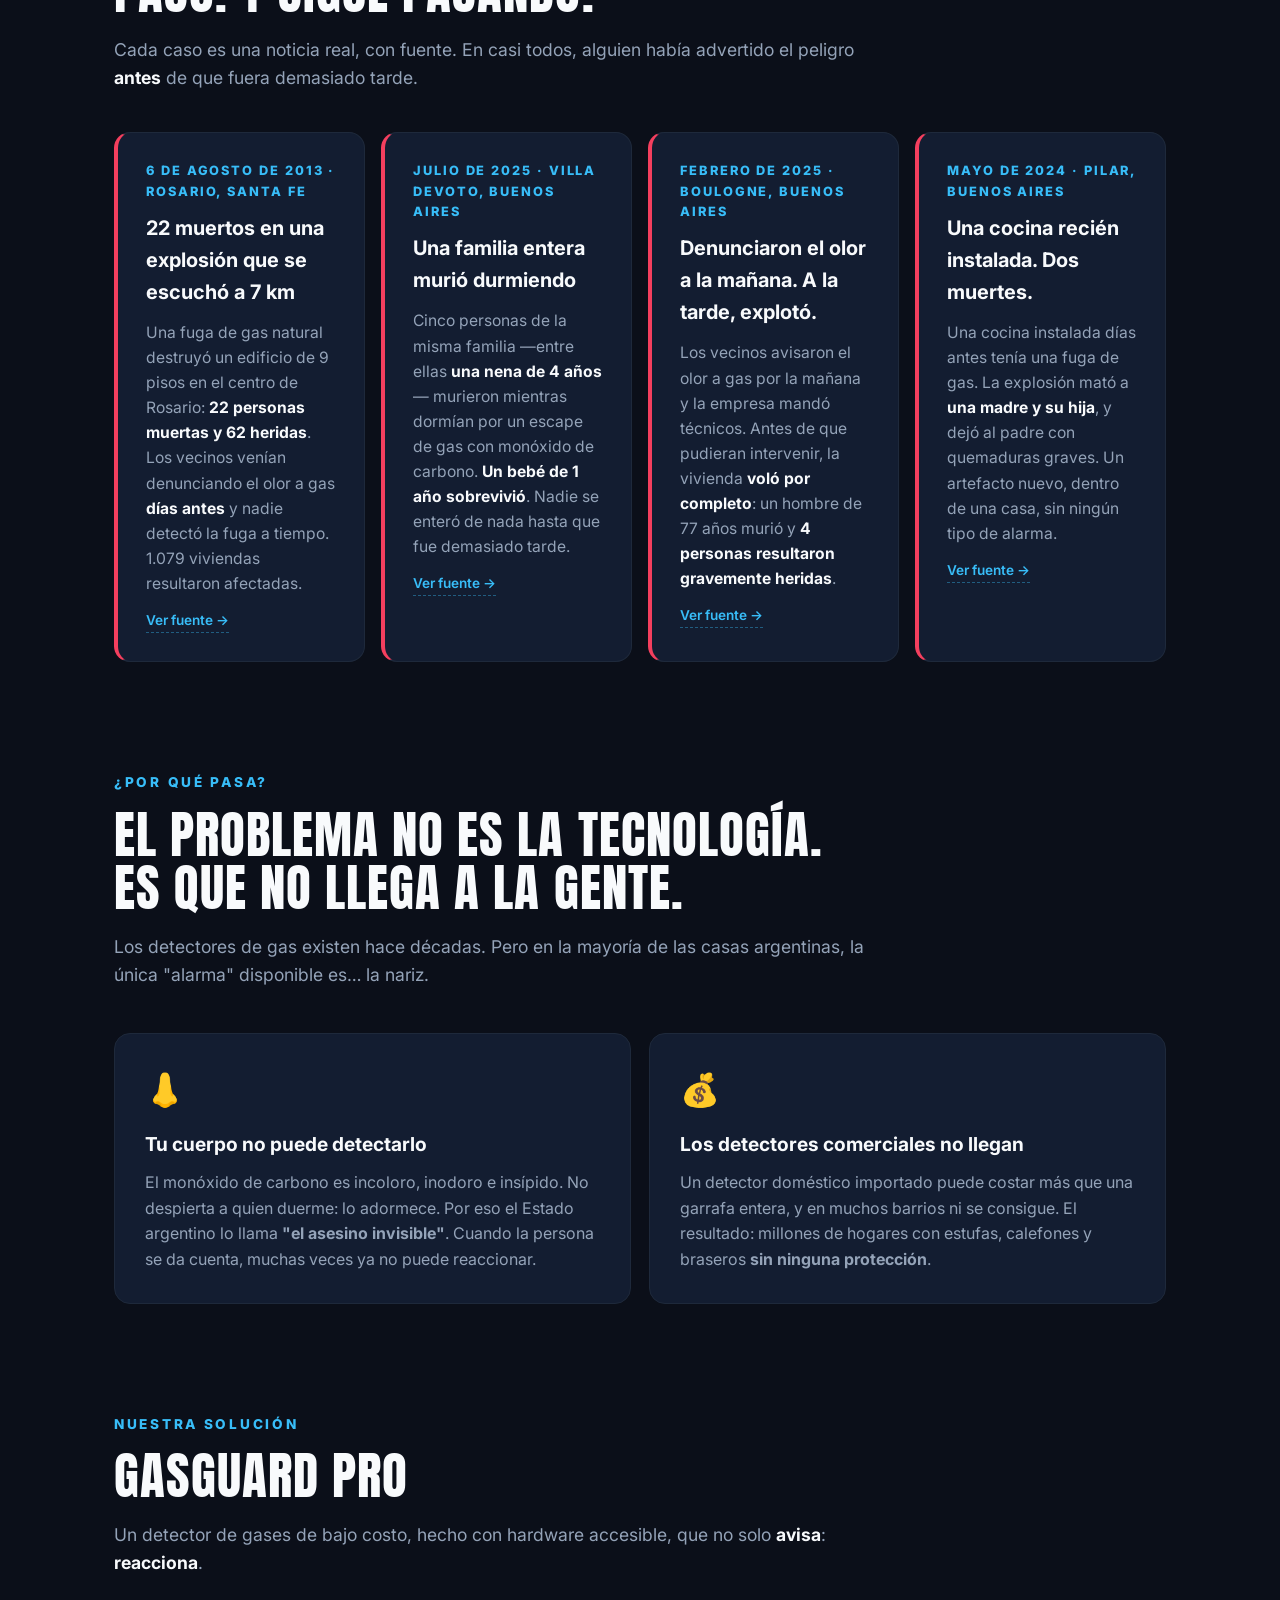
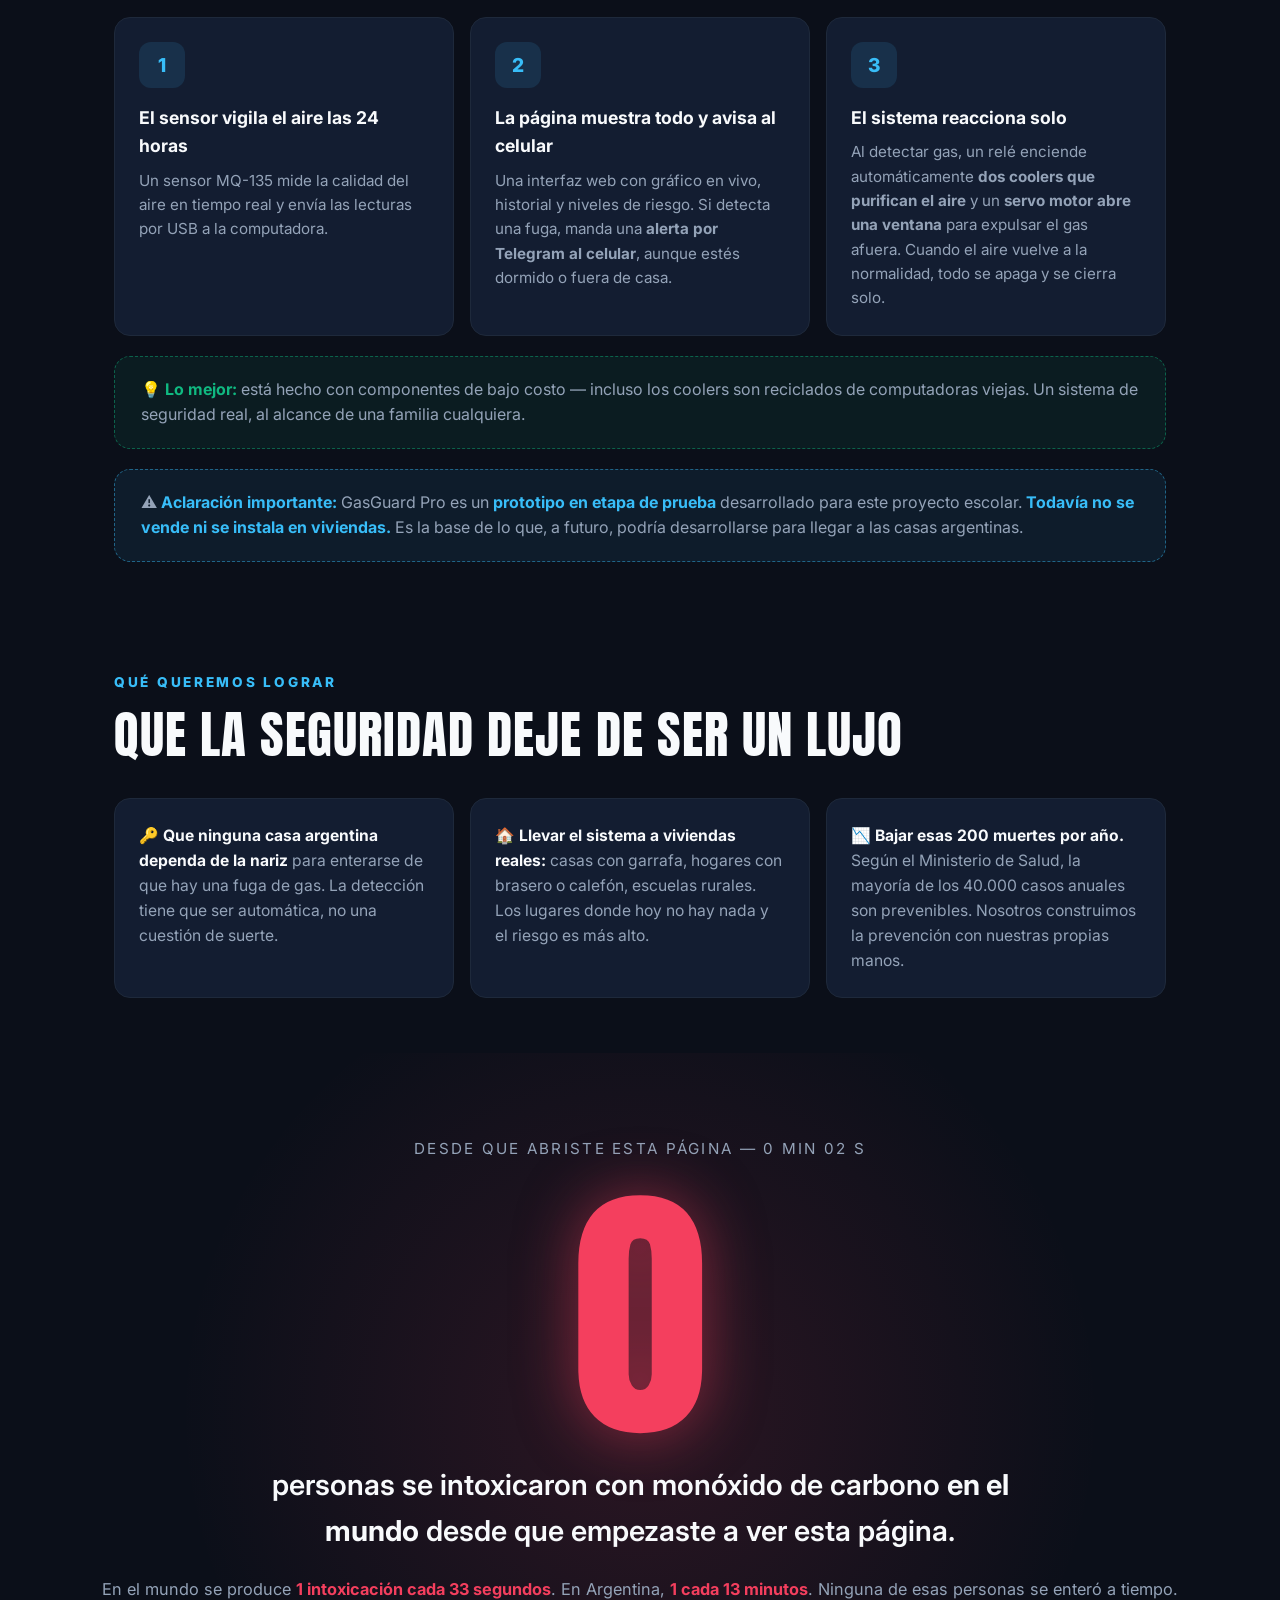
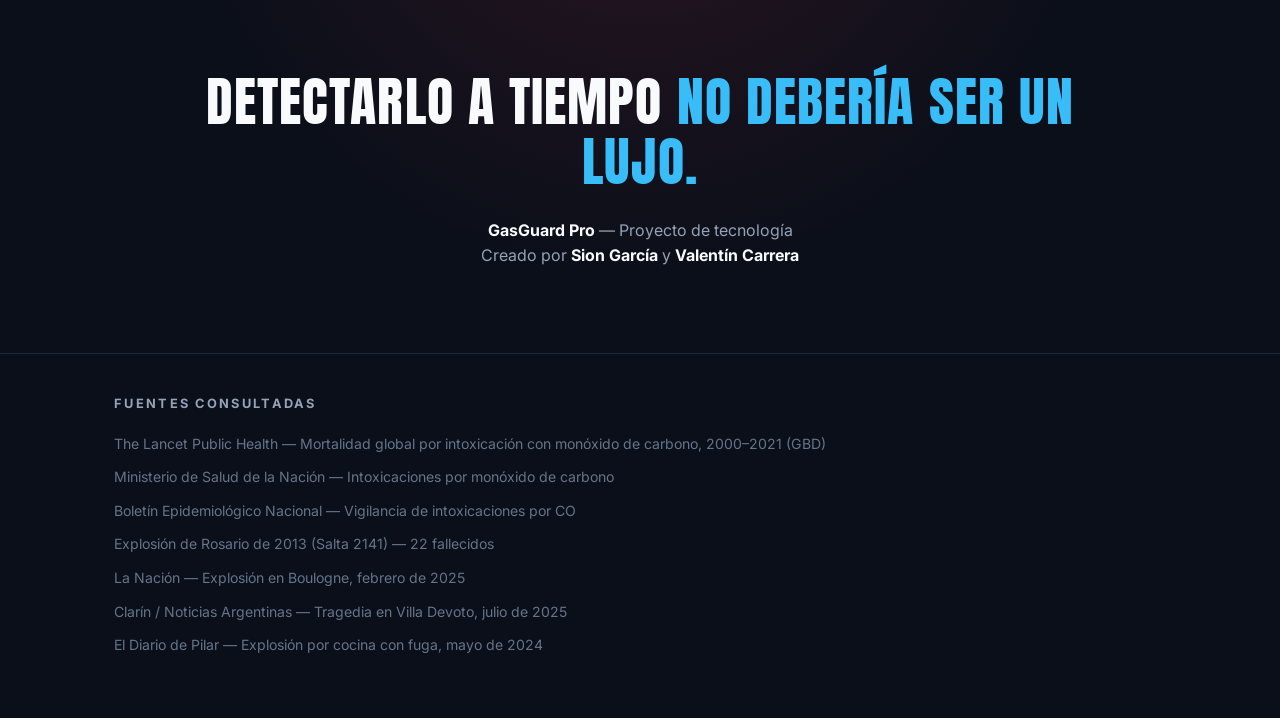
==== commit 3cf792a2: "Presentacion: layout mas horizontal (casos x4, pasos y vision en columnas, menos scroll)" ====
--- a/presentacion.html
+++ b/presentacion.html
@@ -92,7 +92,7 @@
 @keyframes flotar { 0%,100% { transform: translateY(0);} 50% { transform: translateY(8px);} }
 
 /* ===== Secciones ===== */
-section { padding: 90px 0; }
+section { padding: 55px 0; }
 .kicker {
     color: var(--accent);
     font-weight: 800;
@@ -114,8 +114,8 @@
 .grid-stats {
     display: grid;
     grid-template-columns: repeat(auto-fit, minmax(220px, 1fr));
-    gap: 18px;
-    margin-top: 44px;
+    gap: 16px;
+    margin-top: 40px;
 }
 .stat {
     background: var(--card-bg);
@@ -135,9 +135,9 @@
 /* ===== Casos reales ===== */
 .grid-casos {
     display: grid;
-    grid-template-columns: repeat(auto-fit, minmax(300px, 1fr));
-    gap: 18px;
-    margin-top: 44px;
+    grid-template-columns: repeat(auto-fit, minmax(235px, 1fr));
+    gap: 16px;
+    margin-top: 40px;
 }
 .caso {
     background: var(--card-bg);
@@ -186,18 +186,14 @@
 .tarjeta .icono { font-size: 2rem; display: block; margin-bottom: 14px; }
 
 /* ===== Solución / pasos ===== */
-.pasos { margin-top: 44px; display: grid; gap: 14px; }
+.pasos { margin-top: 40px; display: grid; grid-template-columns: repeat(3, 1fr); gap: 16px; }
 .paso {
-    display: flex;
-    gap: 20px;
-    align-items: flex-start;
     background: var(--card-bg);
     border: 1px solid var(--border-color);
     border-radius: 16px;
-    padding: 24px 28px;
+    padding: 24px;
 }
 .paso .n {
-    flex: 0 0 auto;
     width: 46px; height: 46px;
     border-radius: 12px;
     background: rgba(56, 189, 248, 0.12);
@@ -207,29 +203,35 @@
     display: flex;
     align-items: center;
     justify-content: center;
-}
-.paso h3 { font-size: 1.15rem; margin-bottom: 6px; }
-.paso p { color: var(--text-secondary); font-size: 0.98rem; }
+    margin-bottom: 16px;
+}
+.paso h3 { font-size: 1.1rem; margin-bottom: 8px; }
+.paso p { color: var(--text-secondary); font-size: 0.95rem; }
 .nota-coste {
-    margin-top: 26px;
+    margin-top: 20px;
     border: 1px dashed rgba(16, 185, 129, 0.45);
     background: rgba(16, 185, 129, 0.08);
     border-radius: 16px;
-    padding: 22px 26px;
+    padding: 20px 26px;
     color: var(--text-secondary);
 }
 .nota-coste b { color: var(--safe); }
 
 /* ===== Visión ===== */
-.vision-lista { margin-top: 40px; display: grid; gap: 14px; }
+.vision-lista { margin-top: 36px; display: grid; grid-template-columns: repeat(3, 1fr); gap: 16px; }
 .vision-item {
     background: var(--card-bg);
     border: 1px solid var(--border-color);
     border-radius: 16px;
-    padding: 24px 28px;
-    color: var(--text-secondary);
+    padding: 24px;
+    color: var(--text-secondary);
+    font-size: 0.98rem;
 }
 .vision-item b { color: var(--text-primary); }
+
+@media (max-width: 900px) {
+    .pasos, .vision-lista { grid-template-columns: 1fr; }
+}
 
 /* ===== CONTADOR EN VIVO (final) ===== */
 .contador-final {
